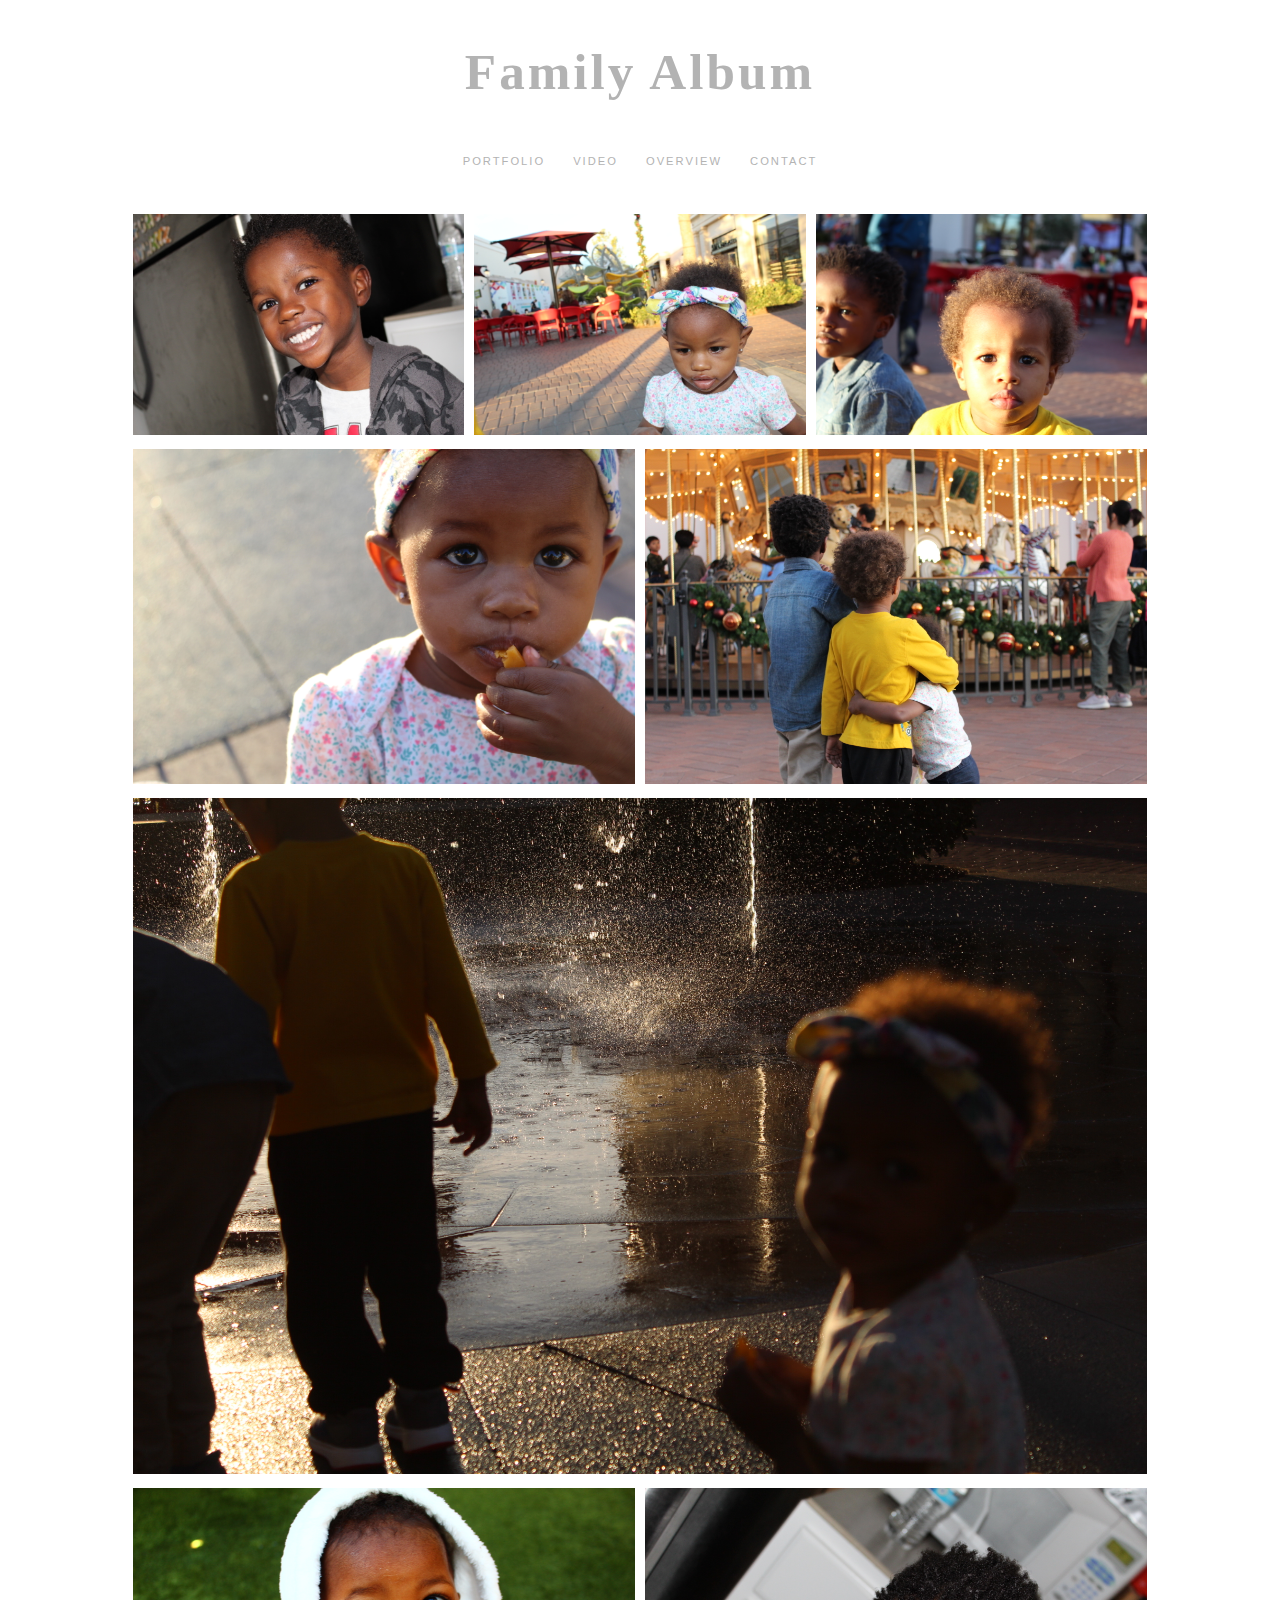
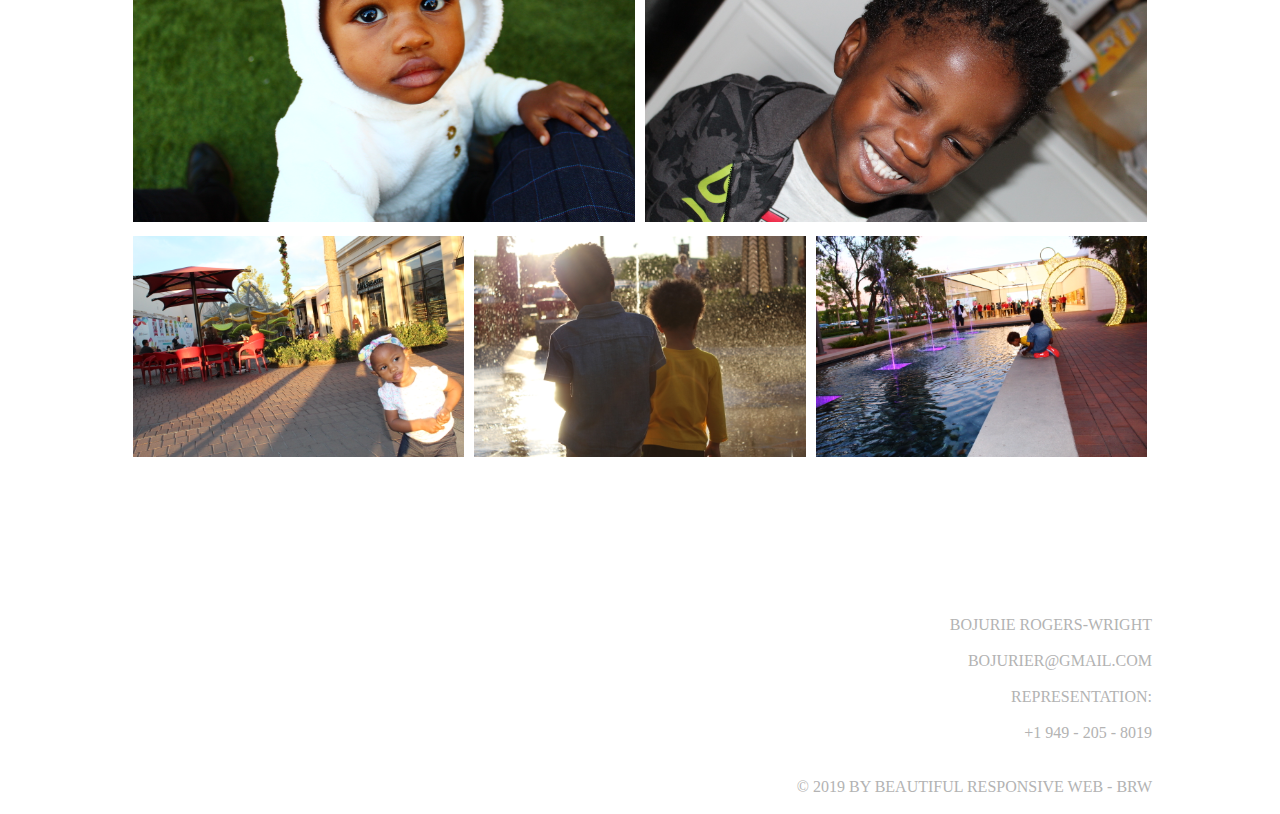
==== index.html @ 3738c143 "initial commit" ====
<!DOCTYPE html>
<html lang="en">
<head>
  <meta charset="UTF-8">
  <meta name="viewport" content="width=device-width, initial-scale=1.0">
  <meta http-equiv="X-UA-Compatible" content="ie=edge">
  <title>La Familia</title>
  <link rel="stylesheet" href="css/style.css">
  <link rel="stylesheet" href="css/portfolio.css">
</head>
<body>
  <div class="container">

    <header class="header">
      <div class="header_nav-wrapper">
        <h1><a href="index.html">family Album</a></h1>
      </div>
    </header>
    
    <nav>
        <ul class="header_nav-wrapper_links">
            <a href="portfolio.html">Portfolio</a>
            <a href="videos.html">Video</a>
            <a href="overview.html">Overview</a>
            <a href="contact.html">Contact</a>
        </ul>
    </nav>

    <main class="main">
        <div class="main-wrapper">
            <div class="image-wrapper__name-photos">
                
                  <a class="image-wrapper__name-photos-link" href="#">
                    <img src="images/LandingPage/IMG_0128.JPG" alt="">
                  </a>
                
                  <a class="image-wrapper__name-photos-link" href="#">
                      <img src="images/LandingPage/IMG_0062.JPG" alt="">
                  </a>

                  <a class="image-wrapper__name-photos-link" href="#">
                      <img src="images/LandingPage/IMG_0055.JPG" alt="">
                  </a>

            </div>

            <div class="image-wrapper__name-photos">
                  <a class="image-wrapper__name-photos-link" href="#">
                      <img src="images/LandingPage/IMG_0056.JPG" alt="">
                  </a>

                  <a class="image-wrapper__name-photos-link" href="#">
                    <img src="/images/LandingPage/IMG_0090.JPG" alt="">
                  </a>
            </div>
            <div class="image-wrapper__name-photos">
                <a class="image-wrapper__name-photos-link" href="#">
                    <img src="images/LandingPage/IMG_0033.JPG" alt="">
                </a>
            </div>
            <div class="image-wrapper__name-photos">
                
                <a class="image-wrapper__name-photos-link" href="#">
                    <img src="images/LandingPage/IMG_0153.JPG" alt="">
                </a>
                <a class="image-wrapper__name-photos-link" href="#">
                    <img src="images/LandingPage/IMG_0131.JPG" alt="">
                </a>

            </div>
            <div class="image-wrapper__name-photos">
                
                <a class="image-wrapper__name-photos-link" href="#">
                    <img src="images/LandingPage/IMG_0061.JPG" alt="">
                </a>
                <a class="image-wrapper__name-photos-link" href="#">
                    <img src="images/LandingPage/IMG_0032.JPG" alt="">
                </a>
                <a class="image-wrapper__name-photos-link" href="#">
                    <img src="images/LandingPage/IMG_0113.JPG" alt="">
                </a>

            </div>
       </div>
    </main>

    <footer>
        <div class="sqs-block html-block sqs-block-html" data-block-type="2" id="block-yui_3_17_2_1_1560896270280_31772">
            <div class="sqs-block-content">
                <p style="text-align:right;white-space:pre-wrap;" class="">BOJURIE ROGERS-WRIGHT<br>
                    <a href="mailto:bojurier@gmail.com" target="_blank">BOJURIER@GMAIL.COM</a>
                </p>
                <p style="text-align:right;white-space:pre-wrap;" class="">REPRESENTATION:
                    <br>+1 949 -&nbsp;205 - 8019<br>
                    <br>© 2019 BY BEAUTIFUL RESPONSIVE WEB - BRW
                </p>
            </div>
        </div>
    </footer>
  </div>
</body>
</html>
---- css/style.css ----
* {
  box-sizing: border-box;
  margin: 0;
  padding: 0;
}

body {
  background:#fff;
  color: #b3b3b3;
  text-align: center;
  padding-left: 10%;
  padding-right: 10%;
}

img{
  margin: 0;
  width: 100%;
  height: auto;
  
}

a {
  text-decoration: none;
  color: #b3b3b3;
}

h1 {
 font-size: 3.2rem;
 padding: 40px;
 font-family: "Times New Roman",Times,serif;
 letter-spacing: 3px;
 text-transform: capitalize;
 font-weight: 600;
 line-height: 1.25em;
}

h2 {
  font-family: Arial, Helvetica, sans-serif;
 font-weight: 300;
 font-size: 22px;
}

header a:hover {
  color: gray;
}

nav {
  padding-bottom: 30px;
}

nav a:hover {
  color: gray;
  letter-spacing: 3px;
  font-weight: bold;
}

main {

}

footer {
  padding-top: 150px;
}

.header_nav-wrapper_links {
  list-style-type: none;

}

.header_nav-wrapper_links a{
  font-size: 0.7rem;
  text-decoration: none;
  text-transform: uppercase;
  padding: 12px;
  display: inline-block;
  color: #b3b3b3;
  font-weight: 500;
  font-family: Arial, Helvetica, sans-serif;
  letter-spacing: 2px;
  line-height: 1em;
}


.main-wrapper {
  

}

.image-wrapper__name-photos {
  display: flex;
}

.image-wrapper__name-photos img {
  /* Just in case there are inline attributes */
  width: 100% !important;
  height: auto !important;

}

@media screen and (max-width: 800px) {
  .image-wrapper__name-photos {
    flex: 50%;
    max-width: 50%;
  }
}

@media screen and (max-width: 600px) {
  .image-wrapper__name-photos {
    -ms-flex: 100%;
    flex: 100%;
    max-width: 100%;
  }
}
---- css/portfolio.css ----
.image-wrapper__name-photos-link {
  padding: 5px;
}

.row {
  display: flex;
  flex-wrap: wrap;
  padding: 0 4px;
}
.column {
  flex: 25%;
  max-width: 25%;
  padding: 0 4px;
}

.column img {
  margin-top: 8px;
  vertical-align: middle;
  width: 100%;
}

/* Responsive layout - makes a two column-layout instead of four columns */
@media screen and (max-width: 800px) {
  .column {
    flex: 50%;
    max-width: 50%;
  }
}

@media screen and (max-width: 600px) {
  .column {
    -ms-flex: 100%;
    flex: 100%;
    max-width: 100%;
  }
}
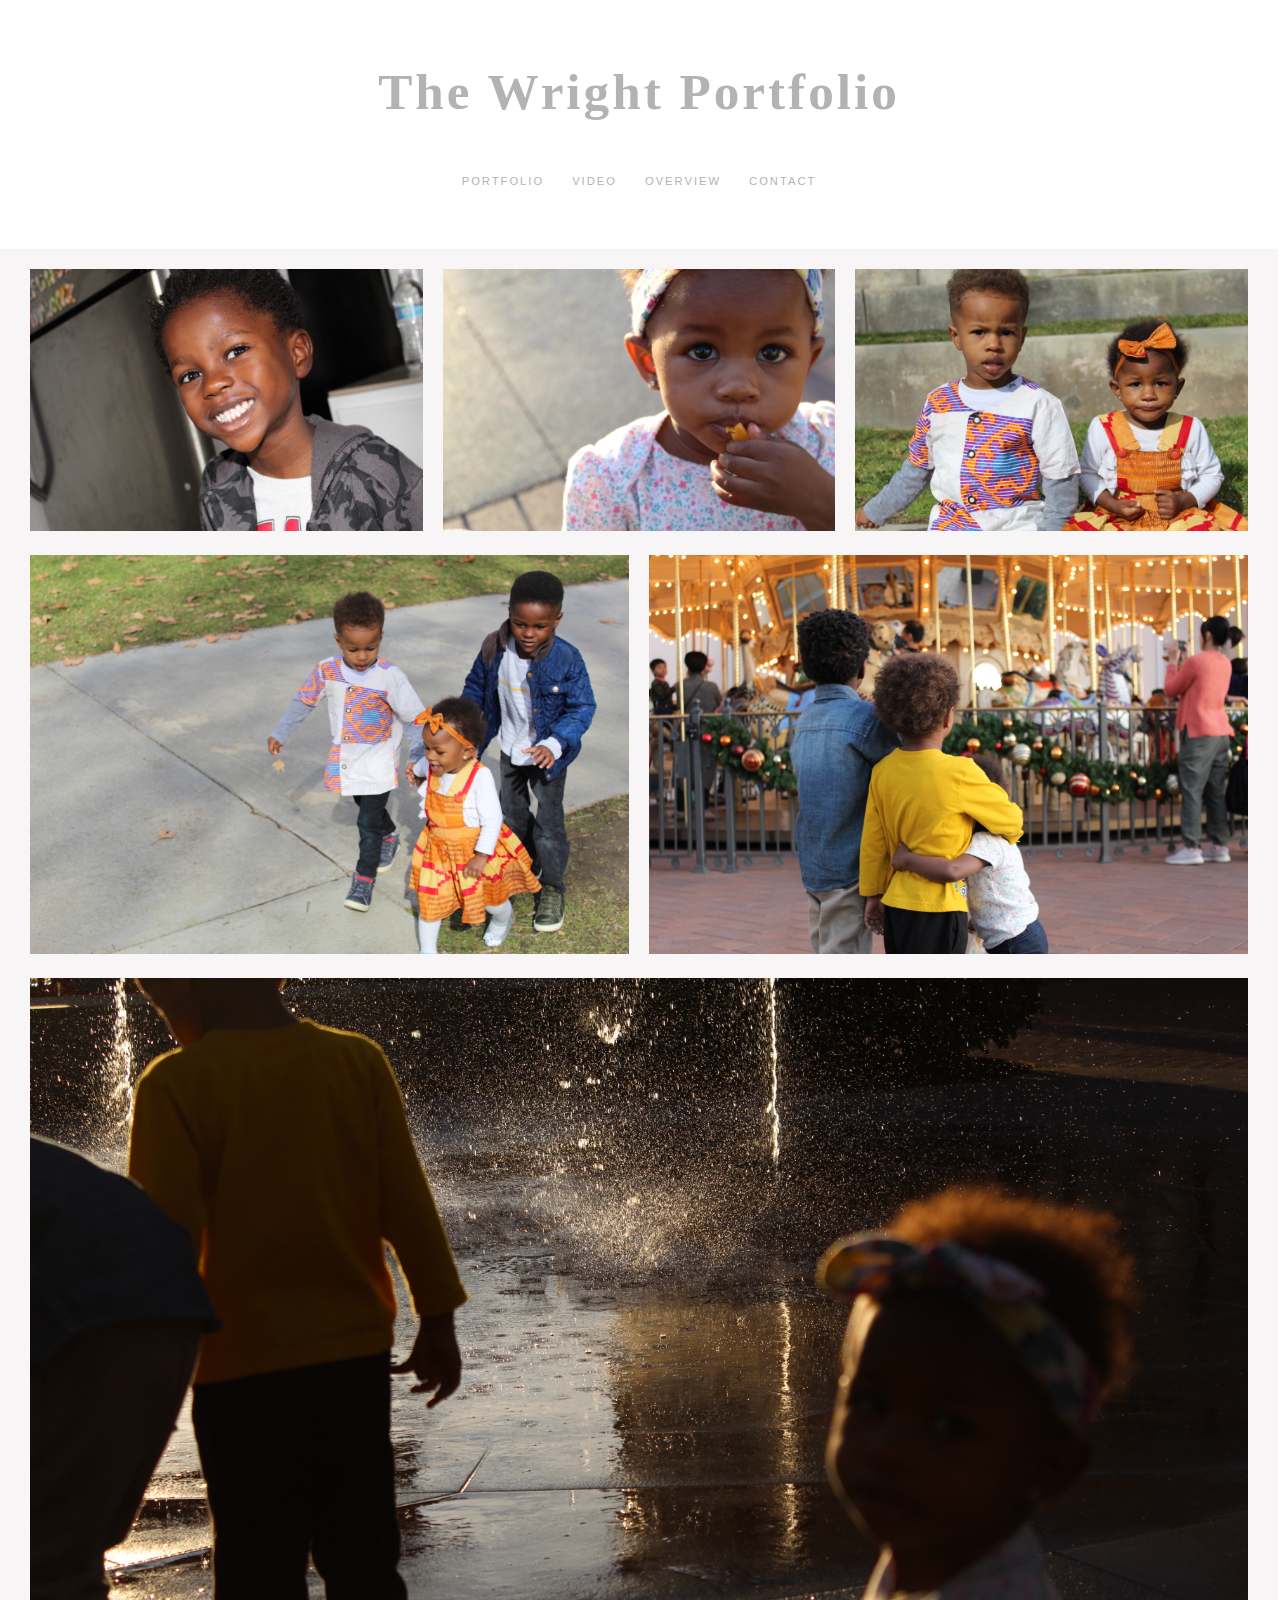
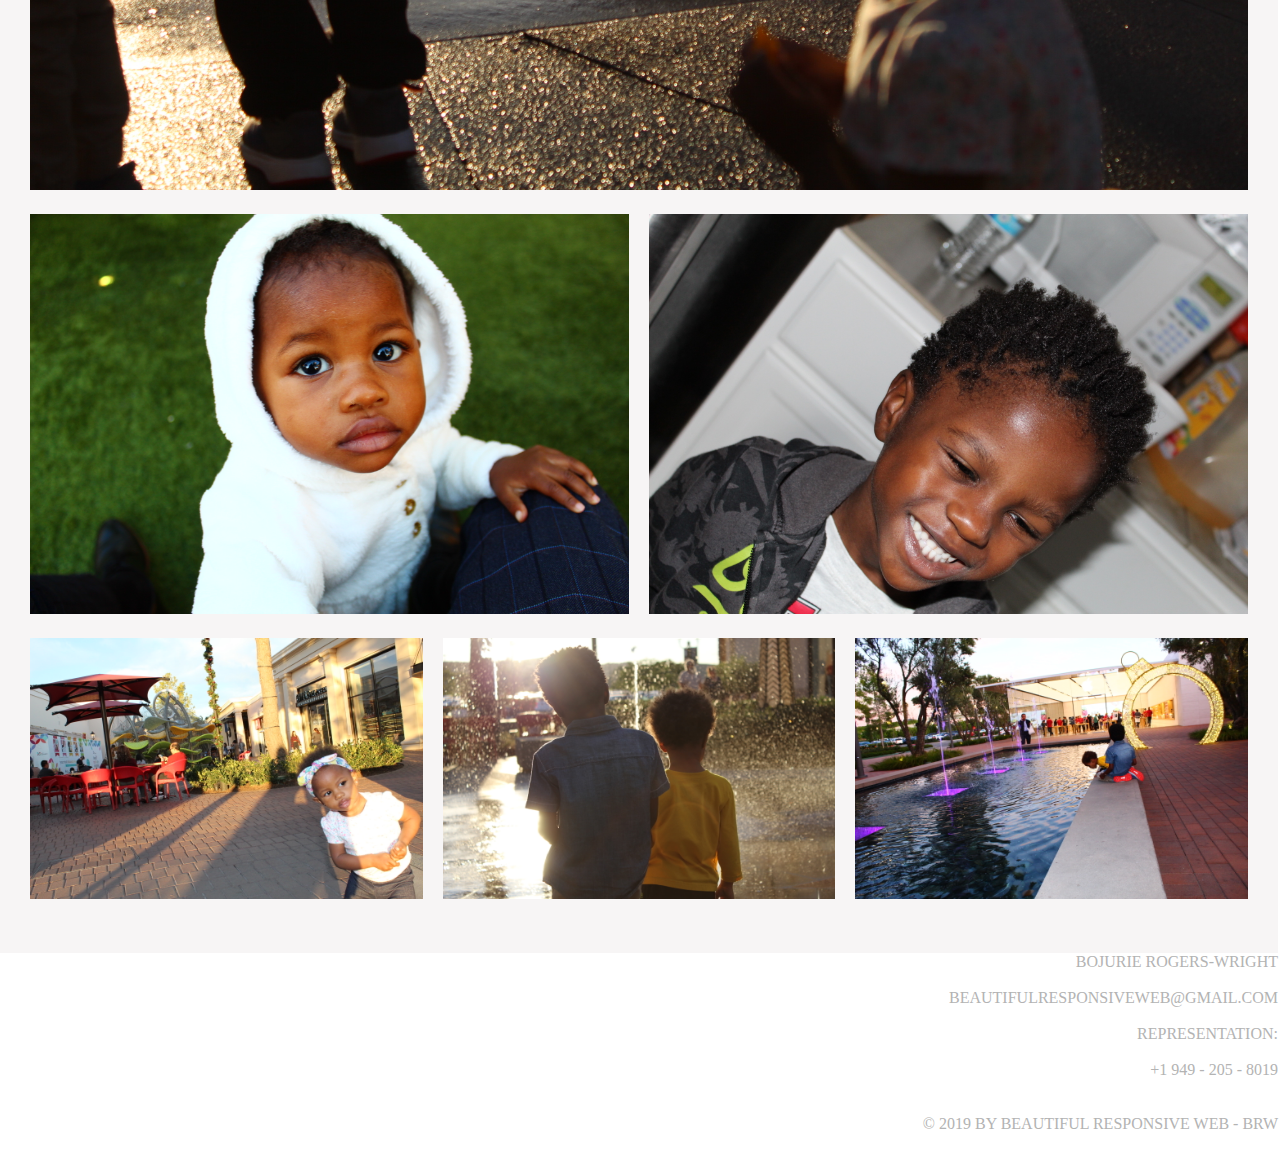
==== commit e72709ef: "applied grid to each section" ====
--- a/index.html
+++ b/index.html
@@ -4,7 +4,7 @@
   <meta charset="UTF-8">
   <meta name="viewport" content="width=device-width, initial-scale=1.0">
   <meta http-equiv="X-UA-Compatible" content="ie=edge">
-  <title>La Familia</title>
+  <title>The Wright Kids Portfolio</title>
   <link rel="stylesheet" href="css/style.css">
   <link rel="stylesheet" href="css/portfolio.css">
 </head>
@@ -12,20 +12,20 @@
   <div class="container">
 
     <header class="header">
-      <div class="header_nav-wrapper">
-        <h1><a href="index.html">family Album</a></h1>
-      </div>
+        <div class="header_nav-wrapper">
+            <h1><a href="index.html">The Wright Portfolio</a></h1>
+        </div>
+    
+    
+        <nav>
+            <ul class="header_nav-wrapper_links">
+                <a href="portfolio.html">Portfolio</a>
+                <a href="videos.html">Video</a>
+                <a href="overview.html">Overview</a>
+                <a href="contact.html">Contact</a>
+            </ul>
+        </nav>
     </header>
-    
-    <nav>
-        <ul class="header_nav-wrapper_links">
-            <a href="portfolio.html">Portfolio</a>
-            <a href="videos.html">Video</a>
-            <a href="overview.html">Overview</a>
-            <a href="contact.html">Contact</a>
-        </ul>
-    </nav>
-
     <main class="main">
         <div class="main-wrapper">
             <div class="image-wrapper__name-photos">
@@ -35,18 +35,18 @@
                   </a>
                 
                   <a class="image-wrapper__name-photos-link" href="#">
-                      <img src="images/LandingPage/IMG_0062.JPG" alt="">
+                    <img src="images/LandingPage/IMG_0056.JPG" alt="">
                   </a>
 
                   <a class="image-wrapper__name-photos-link" href="#">
-                      <img src="images/LandingPage/IMG_0055.JPG" alt="">
+                      <img src="images/LandingPage/IMG_0215.JPG" alt="">
                   </a>
 
             </div>
 
             <div class="image-wrapper__name-photos">
                   <a class="image-wrapper__name-photos-link" href="#">
-                      <img src="images/LandingPage/IMG_0056.JPG" alt="">
+                      <img src="images/LandingPage/IMG_0246.JPG" alt="">
                   </a>
 
                   <a class="image-wrapper__name-photos-link" href="#">
@@ -88,7 +88,7 @@
         <div class="sqs-block html-block sqs-block-html" data-block-type="2" id="block-yui_3_17_2_1_1560896270280_31772">
             <div class="sqs-block-content">
                 <p style="text-align:right;white-space:pre-wrap;" class="">BOJURIE ROGERS-WRIGHT<br>
-                    <a href="mailto:bojurier@gmail.com" target="_blank">BOJURIER@GMAIL.COM</a>
+                    <a href="mailto:beautifulresponsiveweb@gmail.com" target="_blank">BEAUTIFULRESPONSIVEWEB@GMAIL.COM</a>
                 </p>
                 <p style="text-align:right;white-space:pre-wrap;" class="">REPRESENTATION:
                     <br>+1 949 -&nbsp;205 - 8019<br>
--- a/css/style.css
+++ b/css/style.css
@@ -5,19 +5,27 @@
 }
 
 body {
-  background:#fff;
+
   color: #b3b3b3;
   text-align: center;
-  padding-left: 10%;
-  padding-right: 10%;
+  padding-left: 0px;
+  padding-right: 2px;
+ 
+  
 }
 
 img{
   margin: 0;
   width: 100%;
   height: auto;
-  
+  padding: 10px;
+  /* -webkit-filter: grayscale(100%); 
+  filter: grayscale(100%); */
 }
+
+/* .image-wrapper__name-photos-link {
+  padding: 5px;
+} */
 
 a {
   text-decoration: none;
@@ -43,7 +51,13 @@
 header a:hover {
   color: gray;
 }
-
+header {
+    padding-top: 20px;
+    padding-bottom: 20px;
+    padding-left: 0%;
+    padding-right: 0%;
+    background-color: #fff;
+}
 nav {
   padding-bottom: 30px;
 }
@@ -54,12 +68,27 @@
   font-weight: bold;
 }
 
+.main-wrapper {
+  padding: 0px 10px 20px;
+}
 main {
-
+  background:#f7f5f5;
+  width: 100%;
+  padding:10px 10px 20px;
+  display: flex;
 }
 
+.column {
+  flex: 25%;
+  max-width: 25%;
+}
+
+a
+
 footer {
-  padding-top: 150px;
+  padding-top: 70px;
+  width: 100%;
+  background-color: #fff;
 }
 
 .header_nav-wrapper_links {
@@ -81,14 +110,12 @@
 }
 
 
-.main-wrapper {
-  
-
-}
 
 .image-wrapper__name-photos {
   display: flex;
+  /* padding: 10px 10px; */
 }
+
 
 .image-wrapper__name-photos img {
   /* Just in case there are inline attributes */
--- a/css/portfolio.css
+++ b/css/portfolio.css
@@ -1,23 +1,47 @@
-.image-wrapper__name-photos-link {
+/* .image-wrapper__name-photos-link {
   padding: 5px;
-}
+} */
 
 .row {
   display: flex;
   flex-wrap: wrap;
-  padding: 0 4px;
+  padding:10px 10px 20px;
 }
 .column {
   flex: 25%;
   max-width: 25%;
-  padding: 0 4px;
+  padding: 0 10px;
 }
 
 .column img {
-  margin-top: 8px;
+  margin-top: 16px;
   vertical-align: middle;
   width: 100%;
 }
+
+/* #overlay {
+  position: fixed;
+  display: none;
+  width: 100%;
+  height: 100%;
+  top: 0;
+  left: 0;
+  right: 0;
+  bottom: 0;
+  background-color: rgba(0,0,0,0.5);
+  z-index: 2;
+  cursor: pointer;
+}
+
+#text{
+  position: absolute;
+  top: 50%;
+  left: 50%;
+  font-size: 50px;
+  color: white;
+  transform: translate(-50%,-50%);
+  -ms-transform: translate(-50%,-50%);
+} */
 
 /* Responsive layout - makes a two column-layout instead of four columns */
 @media screen and (max-width: 800px) {
